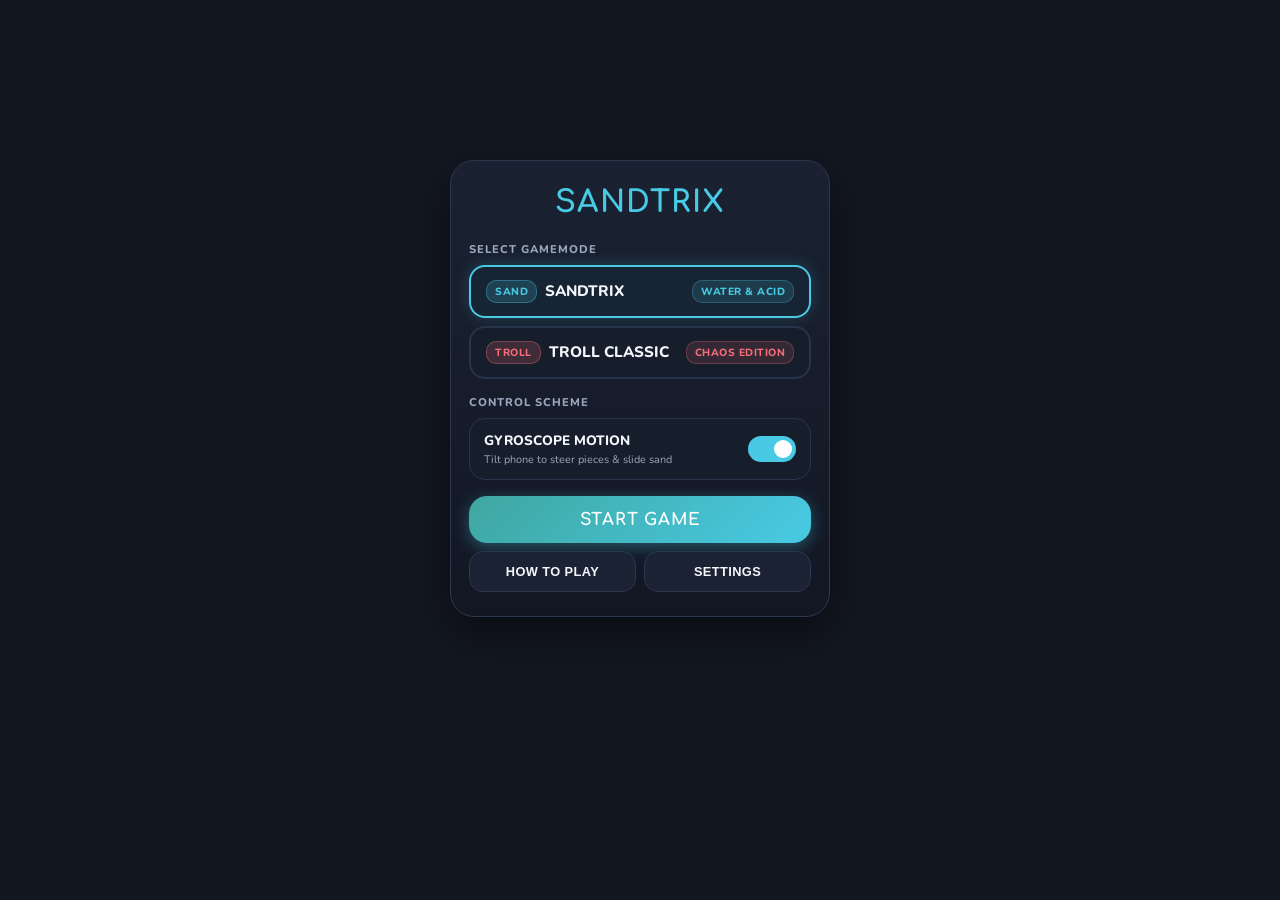
==== index.html @ 45308b8a "Restore Sandtrix danger ceiling line up to row 16 (80px)" ====
<!DOCTYPE html>
<html lang="en">
<head>
    <meta charset="UTF-8">
    <meta name="viewport" content="width=device-width, initial-scale=1.0, maximum-scale=1.0, user-scalable=no, viewport-fit=cover">
    <meta name="apple-mobile-web-app-capable" content="yes">
    <meta name="apple-mobile-web-app-status-bar-style" content="black-translucent">
    <meta name="theme-color" content="#0B0E14">
    <title>SANDTRIX MOBILE - Gyro & Troll Edition</title>
    <link rel="manifest" href="manifest.json">
    <link rel="icon" type="image/png" sizes="192x192" href="icon-192.png">
    <link rel="preconnect" href="https://fonts.googleapis.com">
    <link rel="preconnect" href="https://fonts.gstatic.com" crossorigin>
    <link href="https://fonts.googleapis.com/css2?family=Comfortaa:wght@700&family=Nunito:wght@400;600;700;800;900&family=Quicksand:wght@600;700&display=swap" rel="stylesheet">
    <link rel="stylesheet" href="style.css?v=22">
</head>
<body>

<div id="appContainer">
    <!-- ========================================== -->
    <!-- PAGE 1: DEDICATED SEPARATE MENU PAGE       -->
    <!-- ========================================== -->
    <div id="pageMenu" class="page-view active">
        <div class="menu-card-full">
            <div class="menu-brand">
                <h1 class="menu-title">SANDTRIX</h1>
            </div>

            <!-- Mode Selection Section -->
            <div class="menu-section">
                <div class="menu-section-title">SELECT GAMEMODE</div>
                <div class="mode-select-grid">
                    <div class="mode-card sandtrix active" id="menuModeSandtrix" data-mode="sandtrix">
                        <div class="mode-card-header">
                            <div class="mode-card-title-group">
                                <span class="mode-badge-sand">SAND</span>
                                <span class="mode-name">SANDTRIX</span>
                            </div>
                            <span class="mode-tag tag-sand">WATER &amp; ACID</span>
                        </div>
                    </div>

                    <div class="mode-card troll" id="menuModeTroll" data-mode="troll_classic">
                        <div class="mode-card-header">
                            <div class="mode-card-title-group">
                                <span class="mode-badge-troll">TROLL</span>
                                <span class="mode-name">TROLL CLASSIC</span>
                            </div>
                            <span class="mode-tag tag-troll">CHAOS EDITION</span>
                        </div>
                    </div>
                </div>
            </div>

            <!-- Gyroscope Control Section -->
            <div class="menu-section">
                <div class="menu-section-title">CONTROL SCHEME</div>
                <div class="gyro-toggle-row">
                    <div class="gyro-toggle-info">
                        <div class="gyro-toggle-label">
                            <span>GYROSCOPE MOTION</span>
                        </div>
                        <div class="gyro-toggle-subtext" id="gyroToggleSubtext">Tilt phone to steer pieces &amp; slide sand</div>
                    </div>
                    <label class="switch">
                        <input type="checkbox" id="chkMenuGyro" checked>
                        <span class="slider round"></span>
                    </label>
                </div>
            </div>

            <!-- Action Buttons -->
            <div class="menu-actions">
                <button id="btnStartGame" class="start-btn">START GAME</button>
                <div class="menu-secondary-actions">
                    <button id="btnHowToPlay" class="menu-sub-btn">HOW TO PLAY</button>
                    <button id="btnSettings" class="menu-sub-btn">SETTINGS</button>
                </div>
            </div>
        </div>
    </div>

    <!-- ========================================== -->
    <!-- PAGE 2: CLEAN GAME SCREEN                 -->
    <!-- (Starts directly from game grid)           -->
    <!-- ========================================== -->
    <div id="pageGame" class="page-view">
        <!-- Compact Top Navigation Bar -->
        <div class="game-top-bar">
            <button id="btnBackToMenu" class="nav-btn">MENU</button>
            <div class="game-top-center">
                <span id="gameModePill" class="game-mode-pill">SANDTRIX</span>
                <span class="game-best-stat">BEST <span id="lblHighScore">0</span></span>
            </div>
            <button id="btnGameRestart" class="nav-btn">RESET</button>
        </div>

        <!-- Main Game Area (Game Grid + Side HUDs) -->
        <div class="game-layout">
            <!-- Left HUD (Only HOLD and expanded SCORE, NO HIGH SCORE BOX) -->
            <div class="hud-side hud-left">
                <div class="hud-card">
                    <div class="hud-label">HOLD</div>
                    <canvas id="holdCanvas" class="preview-box" width="50" height="50"></canvas>
                </div>
                <div class="hud-card score-card">
                    <div class="hud-label">SCORE</div>
                    <div id="lblScore" class="hud-val">0</div>
                </div>
            </div>

            <!-- Central Playfield Canvas Grid -->
            <div class="canvas-wrapper">
                <canvas id="gameCanvas"></canvas>
            </div>

            <!-- Right HUD -->
            <div class="hud-side hud-right">
                <div class="hud-card next-queue-card">
                    <div class="hud-label">NEXT</div>
                    <div class="next-queue-list">
                        <canvas id="nextCanvas" class="preview-box next-item-primary" width="50" height="50"></canvas>
                        <canvas id="nextCanvas1" class="preview-box next-item-sub" width="40" height="40"></canvas>
                        <canvas id="nextCanvas2" class="preview-box next-item-sub" width="40" height="40"></canvas>
                    </div>
                </div>
                <div class="hud-card">
                    <div class="hud-label">LINES</div>
                    <div id="lblLines" class="hud-val" style="color: #4ECCA3;">0</div>
                </div>
                <div class="hud-card">
                    <div class="hud-label">LEVEL</div>
                    <div id="lblLevel" class="hud-val" style="color: #F26D78;">1</div>
                </div>
                <div id="badgeCombo" class="badge-combo">2x COMBO</div>
            </div>
        </div>

        <!-- Mobile Touch Controls -->
        <div class="controls-panel">
            <div class="controls-row">
                <button id="btnHold" class="touch-btn">HOLD</button>
                <button id="btnRotCCW" class="touch-btn accent">ROT L</button>
                <button id="btnRotCW" class="touch-btn primary">ROT R</button>
                <button id="btnPause" class="touch-btn">PAUSE</button>
            </div>
            <div class="controls-row">
                <button id="btnLeft" class="touch-btn">LEFT</button>
                <button id="btnRight" class="touch-btn">RIGHT</button>
                <button id="btnSoftDrop" class="touch-btn">DROP</button>
                <button id="btnHardDrop" class="touch-btn danger">SLAM</button>
            </div>
        </div>
    </div>
</div>

<!-- How To Play Modal -->
<div id="howToPlayModal" class="overlay">
    <div class="modal-card help-modal-card">
        <div class="modal-header">
            <div class="modal-title" style="margin-bottom: 0; color: var(--accent-teal);">HOW TO PLAY</div>
            <button id="btnCloseHowToPlayTop" class="modal-close-x">&times;</button>
        </div>
        <div class="modal-scroll-body">
            <div class="help-section">
                <div class="help-section-title tag-sand">SANDTRIX MODE</div>
                <p class="help-p">Blocks crumble into free-falling sand grains upon landing. Settled sand dunes slide dynamically with your phone's tilt gravity!</p>
                <p class="help-p"><strong>OBJECTIVE:</strong> Form an uninterrupted line of the <strong>SAME COLOR</strong> from the left edge to the right edge to trigger a massive sand collapse clear.</p>
            </div>

            <div class="help-section">
                <div class="help-section-title">BLOCK COLORS &amp; ELEMENTS</div>
                <div class="element-legend">
                    <div class="element-category-heading">SAND COLORS</div>
                    <div class="element-group-grid">
                        <div class="element-item">
                            <span class="color-swatch-box" style="background-color: #F26D78; box-shadow: 0 0 8px rgba(242, 109, 120, 0.45);"></span>
                            <div class="element-info">
                                <span class="element-name" style="color: #F26D78;">RED SAND</span>
                                <span class="element-desc">Forms coral dunes. Connect wall-to-wall to clear.</span>
                            </div>
                        </div>
                        <div class="element-item">
                            <span class="color-swatch-box" style="background-color: #F6C453; box-shadow: 0 0 8px rgba(246, 196, 83, 0.45);"></span>
                            <div class="element-info">
                                <span class="element-name" style="color: #F6C453;">YELLOW SAND</span>
                                <span class="element-desc">Forms warm amber dunes. Connect wall-to-wall to clear.</span>
                            </div>
                        </div>
                        <div class="element-item">
                            <span class="color-swatch-box" style="background-color: #4ECCA3; box-shadow: 0 0 8px rgba(78, 204, 163, 0.45);"></span>
                            <div class="element-info">
                                <span class="element-name" style="color: #4ECCA3;">GREEN SAND</span>
                                <span class="element-desc">Forms pastel mint dunes. Connect wall-to-wall to clear.</span>
                            </div>
                        </div>
                        <div class="element-item">
                            <span class="color-swatch-box" style="background-color: #5B92E5; box-shadow: 0 0 8px rgba(91, 146, 229, 0.45);"></span>
                            <div class="element-info">
                                <span class="element-name" style="color: #5B92E5;">BLUE SAND</span>
                                <span class="element-desc">Forms periwinkle dunes. Connect wall-to-wall to clear.</span>
                            </div>
                        </div>
                        <div class="element-item">
                            <span class="color-swatch-box" style="background-color: #9D8DF1; box-shadow: 0 0 8px rgba(157, 141, 241, 0.45);"></span>
                            <div class="element-info">
                                <span class="element-name" style="color: #9D8DF1;">PURPLE SAND</span>
                                <span class="element-desc">Forms lavender dunes. Connect wall-to-wall to clear.</span>
                            </div>
                        </div>
                        <div class="element-item">
                            <span class="color-swatch-box" style="background-color: #FF9F43; box-shadow: 0 0 8px rgba(255, 159, 67, 0.45);"></span>
                            <div class="element-info">
                                <span class="element-name" style="color: #FF9F43;">ORANGE SAND</span>
                                <span class="element-desc">Forms tangerine dunes. Connect wall-to-wall to clear.</span>
                            </div>
                        </div>
                    </div>

                    <div class="element-category-heading" style="margin-top: 6px;">SPECIAL FLUIDS &amp; HAZARDS</div>
                    <div class="element-group-grid">
                        <div class="element-item">
                            <span class="color-swatch-box" style="background-color: #0096C7; box-shadow: 0 0 8px rgba(0, 150, 199, 0.5);"></span>
                            <div class="element-info">
                                <span class="element-name" style="color: #0096C7;">WATER</span>
                                <span class="element-desc">Crystal ocean blue fluid that flows into crevices and floats blocks. Connect wall-to-wall for a water wave clear!</span>
                            </div>
                        </div>
                        <div class="element-item">
                            <span class="color-swatch-box" style="background-color: #C8FF00; box-shadow: 0 0 8px rgba(200, 255, 0, 0.5);"></span>
                            <div class="element-info">
                                <span class="element-name" style="color: #C8FF00;">ACID</span>
                                <span class="element-desc">Radioactive toxic lime substance that steadily eats and dissolves touching sand.</span>
                            </div>
                        </div>
                        <div class="element-item">
                            <span class="color-swatch-box" style="background-color: #FF6B6B; box-shadow: 0 0 8px rgba(255, 107, 107, 0.5);"></span>
                            <div class="element-info">
                                <span class="element-name" style="color: #FF6B6B;">BOMB</span>
                                <span class="element-desc">Demolition explosive charge that blasts open a crater on impact.</span>
                            </div>
                        </div>
                    </div>
                </div>
            </div>

            <div class="help-section">
                <div class="help-section-title tag-troll">TROLL CLASSIC MODE</div>
                <p class="help-p">Classic 10×17 rigid block puzzle. Clear complete horizontal rows to earn multiplier points.</p>
                <p class="help-p"><strong>TROLL CALAMITIES:</strong> Watch out for spontaneous mid-air shape mutations, wind gusts, seismic tremors, reversed controls, and roasting commentary!</p>
            </div>

            <div class="help-section">
                <div class="help-section-title">CONTROLS GUIDE</div>
                <div class="help-controls-list">
                    <div class="ctrl-guide-item"><strong>GYROSCOPE:</strong> Tilt phone left or right to steer falling pieces smoothly and slosh sand physics.</div>
                    <div class="ctrl-guide-item"><strong>TAP PLAYFIELD:</strong> Rotate piece clockwise.</div>
                    <div class="ctrl-guide-item"><strong>SWIPE DOWN:</strong> Soft drop.</div>
                    <div class="ctrl-guide-item"><strong>SWIPE HORIZONTAL:</strong> Nudge piece left or right.</div>
                    <div class="ctrl-guide-item"><strong>BUTTONS:</strong> LEFT, RIGHT, DROP, SLAM (instant drop), ROT L, ROT R, HOLD, PAUSE.</div>
                </div>
            </div>
        </div>
        <div class="modal-footer">
            <button id="btnCloseHowToPlay" class="touch-btn primary" style="width: 100%; padding: 12px;">GOT IT</button>
        </div>
    </div>
</div>

<!-- Settings Modal -->
<div id="settingsModal" class="overlay">
    <div class="modal-card settings-modal-card">
        <div class="modal-header">
            <div class="modal-title" style="margin-bottom: 0; color: var(--text-primary);">SETTINGS</div>
            <button id="btnCloseSettingsTop" class="modal-close-x">&times;</button>
        </div>
        <div class="modal-scroll-body">
            <!-- Master Volume -->
            <div class="settings-group">
                <div class="settings-group-header">
                    <span class="settings-label">MASTER VOLUME</span>
                    <span id="lblVolumeVal" class="settings-badge">70%</span>
                </div>
                <input type="range" id="sliderVolume" min="0" max="100" step="5" value="70" class="styled-slider">
                <div class="slider-ticks">
                    <span>0% (OFF)</span>
                    <span>50%</span>
                    <span>100%</span>
                </div>
            </div>

            <!-- Starting Level -->
            <div class="settings-group">
                <div class="settings-group-header">
                    <span class="settings-label">STARTING LEVEL</span>
                    <span id="lblLevelDesc" class="settings-badge">LEVEL 1</span>
                </div>
                <div class="level-picker-grid" id="levelPickerGrid"></div>
                <div class="settings-hint">Higher starting levels increase drop speed and award higher score multipliers.</div>
            </div>

            <!-- High Score Stats in Settings -->
            <div class="settings-group">
                <div class="settings-group-header">
                    <span class="settings-label">HIGH SCORE RECORDS</span>
                </div>
                <div class="settings-stats-row">
                    <div class="settings-stat-pill">
                        <span class="settings-stat-name">SANDTRIX</span>
                        <span id="settingsHighSandtrix" class="settings-stat-val">0</span>
                    </div>
                    <div class="settings-stat-pill">
                        <span class="settings-stat-name">TROLL CLASSIC</span>
                        <span id="settingsHighTroll" class="settings-stat-val" style="color: var(--accent-ruby);">0</span>
                    </div>
                </div>
                <button id="btnClearHighScores" class="touch-btn danger" style="width: 100%; padding: 10px; font-size: 0.76rem; margin-top: 8px;">CLEAR HIGH SCORES</button>
            </div>
        </div>
        <div class="modal-footer">
            <button id="btnCloseSettings" class="touch-btn primary" style="width: 100%; padding: 12px;">SAVE &amp; CLOSE</button>
        </div>
    </div>
</div>

<!-- Game Over Modal -->
<div id="gameOverOverlay" class="overlay">
    <div class="modal-card game-over-modal-card">
        <div class="modal-title">GAME OVER</div>
        <div id="modalMemeLine" class="game-over-meme">"Skill issue officially documented."</div>
        <div class="stats-grid">
            <div class="stat-item">
                <div class="stat-item-label">FINAL SCORE</div>
                <div id="finalScoreLabel" class="stat-item-val">0</div>
            </div>
            <div class="stat-item">
                <div class="stat-item-label">BEST RECORD</div>
                <div id="finalHighScoreLabel" class="stat-item-val" style="color: var(--accent-gold);">0</div>
            </div>
            <div class="stat-item">
                <div class="stat-item-label">TIME SURVIVED</div>
                <div id="finalTimeLabel" class="stat-item-val" style="color: #48CAE4;">00:00</div>
            </div>
            <div class="stat-item">
                <div class="stat-item-label">LINES CLEARED</div>
                <div id="finalLinesLabel" class="stat-item-val" style="color: var(--accent-green);">0</div>
            </div>
            <div class="stat-item">
                <div class="stat-item-label">PIECES ROTATED</div>
                <div id="finalRotationsLabel" class="stat-item-val" style="color: var(--accent-teal);">0</div>
            </div>
            <div class="stat-item">
                <div class="stat-item-label">PIECES PLACED</div>
                <div id="finalPiecesLabel" class="stat-item-val">0</div>
            </div>
            <div class="stat-item" style="grid-column: span 2;">
                <div class="stat-item-label">MODE PLAYED</div>
                <div id="finalModeLabel" class="stat-item-val" style="font-size: 0.85rem; color: #F6C453;">Sandtrix</div>
            </div>
        </div>
        <div style="display: flex; gap: 8px; width: 100%;">
            <button id="btnGameOverMenu" class="touch-btn" style="flex: 1; padding: 14px; background-color: #242C3D;">MENU</button>
            <button id="btnRestart" class="touch-btn primary" style="flex: 1.5; padding: 14px;">PLAY AGAIN</button>
        </div>
    </div>
</div>

<!-- Notification Toast -->
<div id="toast" class="toast"></div>

<!-- Scripts -->
<script src="audio.js?v=26"></script>
<script src="sand_engine.js?v=26"></script>
<script src="app.js?v=26"></script>
<script>
  if ('serviceWorker' in navigator) {
    let refreshing = false;
    navigator.serviceWorker.addEventListener('controllerchange', () => {
      if (!refreshing) {
        refreshing = true;
        window.location.reload();
      }
    });
    window.addEventListener('load', () => {
      navigator.serviceWorker.register('./sw.js').then((reg) => {
        reg.update();
      }).catch(err => console.log('SW registration failed:', err));
    });
  }
</script>
</body>
</html>
---- style.css ----
/* Sandtrix Mobile Soft Pastel & Eye-Comfort Rounded Theme */
:root {
    --bg-main: #131722;
    --bg-card: #1C2333;
    --bg-card-border: #2B354C;
    --text-primary: #F3F6FA;
    --text-secondary: #9AA7BD;
    --accent-teal: #48CAE4;
    --accent-gold: #F6C453;
    --accent-ruby: #F26D78;
    --accent-green: #4ECCA3;
    --accent-blue: #5B92E5;
    --btn-primary: #348888;
    --btn-primary-hover: #439E9E;
    --btn-danger: #F26D78;
}

* {
    box-sizing: border-box;
    margin: 0;
    padding: 0;
    -webkit-user-select: none;
    user-select: none;
    -webkit-tap-highlight-color: transparent;
}

body {
    background-color: var(--bg-main);
    color: var(--text-primary);
    font-family: 'Nunito', 'Quicksand', -apple-system, BlinkMacSystemFont, "Segoe UI", Roboto, sans-serif;
    min-height: 100vh;
    display: flex;
    flex-direction: column;
    align-items: center;
    justify-content: flex-start;
    overflow-x: hidden;
    touch-action: manipulation;
}

#appContainer {
    width: 100%;
    max-width: 540px;
    display: flex;
    flex-direction: column;
    align-items: center;
    padding: 6px 10px;
}

/* Page Views (Separate Menu Page & Clean Game Screen) */
.page-view {
    width: 100%;
    display: none;
    flex-direction: column;
    align-items: center;
}

.page-view.active {
    display: flex;
}

/* Dedicated Menu Page */
#pageMenu {
    min-height: 85vh;
    justify-content: center;
    padding: 12px 4px;
}

.menu-card-full {
    width: 100%;
    max-width: 380px;
    background: linear-gradient(180deg, #1A2232 0%, #131724 100%);
    border: 1px solid #2B374E;
    border-radius: 24px;
    padding: 24px 18px;
    box-shadow: 0 16px 42px rgba(0, 0, 0, 0.5);
    display: flex;
    flex-direction: column;
    gap: 16px;
    text-align: left;
}

/* High Score Banners on Menu (Separate for each gamemode) */
.menu-stats-row {
    display: flex;
    gap: 8px;
    width: 100%;
}

.menu-stat-banner {
    flex: 1;
    display: flex;
    flex-direction: column;
    align-items: flex-start;
    justify-content: center;
    gap: 2px;
    background-color: #121722;
    border: 1px solid #232B3B;
    border-radius: 10px;
    padding: 8px 10px;
}

.menu-stat-label {
    font-size: 0.65rem;
    font-weight: 800;
    color: var(--text-secondary);
    letter-spacing: 0.5px;
}

.menu-stat-val {
    font-size: 1.1rem;
    font-weight: 800;
    color: var(--accent-gold);
}

/* Clean Game Screen (Starts directly from game grid) */
#pageGame {
    width: 100%;
    padding-top: 10px;
}

.game-top-bar {
    width: 100%;
    max-width: 440px;
    margin: 0 auto 14px auto;
    display: grid;
    grid-template-columns: 1fr auto 1fr;
    align-items: center;
    padding: 0 4px;
}

.nav-btn {
    background-color: #1A2234;
    border: 1px solid #283550;
    color: var(--text-primary);
    font-size: 0.74rem;
    font-weight: 800;
    height: 32px;
    min-width: 68px;
    padding: 0 12px;
    border-radius: 12px;
    cursor: pointer;
    transition: all 0.15s ease;
    display: inline-flex;
    align-items: center;
    justify-content: center;
    text-align: center;
    line-height: 1;
    white-space: nowrap;
    box-sizing: border-box;
}

#btnBackToMenu {
    justify-self: start;
}

#btnGameRestart {
    justify-self: end;
}

.nav-btn:active {
    background-color: #283550;
    transform: scale(0.96);
}

.game-top-center {
    justify-self: center;
    display: inline-flex;
    align-items: center;
    justify-content: center;
    gap: 10px;
}

.game-mode-pill {
    font-size: 0.72rem;
    font-weight: 800;
    height: 32px;
    padding: 0 12px;
    border-radius: 14px;
    background-color: #16202E;
    border: 1px solid rgba(72, 202, 228, 0.4);
    color: var(--accent-teal);
    letter-spacing: 0.5px;
    display: inline-flex;
    align-items: center;
    justify-content: center;
    text-align: center;
    line-height: 1;
    white-space: nowrap;
    box-sizing: border-box;
}

.game-best-stat {
    font-size: 0.72rem;
    font-weight: 800;
    height: 32px;
    color: var(--accent-gold);
    background-color: #212224;
    border: 1px solid rgba(246, 196, 83, 0.4);
    padding: 0 12px;
    border-radius: 14px;
    letter-spacing: 0.5px;
    font-variant-numeric: tabular-nums;
    display: inline-flex;
    align-items: center;
    justify-content: center;
    text-align: center;
    line-height: 1;
    white-space: nowrap;
    box-sizing: border-box;
}

.game-best-stat #lblHighScore {
    color: #FFFFFF;
    font-weight: 800;
    margin-left: 4px;
}

/* Game Area with Canvas & HUD */
.game-layout {
    display: flex;
    justify-content: center;
    align-items: flex-start;
    gap: 12px;
    width: 100%;
}

.hud-side {
    display: flex;
    flex-direction: column;
    gap: 10px;
    width: 70px;
    flex-shrink: 0;
}

.hud-card {
    background-color: #1B2232;
    border: 1px solid #28344C;
    border-radius: 14px;
    padding: 7px 4px;
    display: flex;
    flex-direction: column;
    align-items: center;
    text-align: center;
}

.hud-card.score-card {
    min-height: 68px;
    padding: 8px 3px;
    justify-content: center;
    width: 100%;
    overflow: hidden;
}

.hud-label {
    font-size: 0.62rem;
    color: var(--text-secondary);
    font-weight: 700;
    letter-spacing: 0.5px;
    margin-bottom: 2px;
}

.hud-val {
    font-size: 0.95rem;
    font-weight: 800;
    color: var(--accent-gold);
    font-variant-numeric: tabular-nums;
}

#lblScore {
    font-size: clamp(0.72rem, 3.2vw, 1.05rem);
    word-break: break-all;
    max-width: 100%;
    line-height: 1.15;
    text-align: center;
}

.preview-box {
    width: 48px;
    height: 48px;
    background-color: #131722;
    border-radius: 12px;
    border: 1px solid #242E44;
}

/* Next Queue Card & Multi-Piece List */
.next-queue-card {
    padding: 6px 3px 8px 3px;
    gap: 4px;
}

.next-queue-list {
    display: flex;
    flex-direction: column;
    align-items: center;
    gap: 5px;
    width: 100%;
}

.next-item-primary {
    width: 48px;
    height: 48px;
    background-color: #131722;
    border-radius: 12px;
    border: 1px solid rgba(72, 202, 228, 0.4);
}

.next-item-sub {
    width: 38px;
    height: 38px;
    background-color: #111520;
    border-radius: 9px;
    border: 1px solid #232D42;
    opacity: 0.9;
}

.badge-combo {
    font-size: 0.68rem;
    font-weight: 800;
    color: #FF7B92;
    background-color: rgba(255, 123, 146, 0.16);
    padding: 3px 8px;
    border-radius: 10px;
    border: 1px solid rgba(255, 123, 146, 0.35);
    display: none;
    margin-top: 4px;
}

/* Expanded Gameplay Area Canvas */
.canvas-wrapper {
    position: relative;
    border-radius: 18px;
    overflow: hidden;
    box-shadow: 0 10px 32px rgba(0, 0, 0, 0.55);
    border: 2px solid #28344C;
    flex-shrink: 0;
}

canvas#gameCanvas {
    display: block;
    width: min(65vw, 290px);
    height: calc(min(65vw, 290px) * 1.75); /* Exact 400x700 aspect ratio */
    max-height: min(64vh, 520px);
    background-color: #161B26;
    touch-action: none;
}

/* Touch Control Buttons */
.controls-panel {
    width: 100%;
    max-width: 440px;
    margin: 10px auto 0 auto;
    display: flex;
    flex-direction: column;
    gap: 6px;
}

.controls-row {
    display: flex;
    justify-content: space-between;
    gap: 8px;
    width: 100%;
}

.touch-btn {
    flex: 1;
    background-color: #1D2436;
    border: 1px solid #2B3852;
    color: var(--text-primary);
    padding: 12px 6px;
    font-size: 0.82rem;
    font-weight: 800;
    border-radius: 14px;
    text-align: center;
    cursor: pointer;
    touch-action: manipulation;
    transition: all 0.1s ease;
    box-shadow: 0 2px 6px rgba(0, 0, 0, 0.2);
}

.touch-btn:active {
    background-color: #2A344C;
    transform: scale(0.96);
}

.touch-btn.primary {
    background-color: #266B78;
    border-color: #3FA3B5;
    color: #FFFFFF;
}

.touch-btn.accent {
    background-color: #473B66;
    border-color: #6C5B9B;
    color: #EDE5FD;
}

.touch-btn.danger {
    background-color: #6E323B;
    border-color: #A34A59;
    color: #FFD4D9;
}

.touch-btn.paused-state {
    background-color: #266B78;
    border-color: var(--accent-teal);
    color: #FFFFFF;
    box-shadow: 0 0 10px rgba(72, 202, 228, 0.4);
}

/* When Gyroscope is Active, hide LEFT and RIGHT buttons */
.controls-panel.gyro-active #btnLeft,
.controls-panel.gyro-active #btnRight {
    display: none !important;
}

/* Game Over Overlay */
.overlay {
    position: fixed;
    top: 0;
    left: 0;
    right: 0;
    bottom: 0;
    background-color: rgba(11, 14, 20, 0.85);
    backdrop-filter: blur(4px);
    display: none;
    flex-direction: column;
    align-items: center;
    justify-content: center;
    z-index: 1000;
}

.modal-card {
    background-color: var(--bg-card);
    border: 1px solid var(--bg-card-border);
    border-radius: 20px;
    padding: 24px;
    width: 88%;
    max-width: 340px;
    text-align: center;
    box-shadow: 0 12px 36px rgba(0, 0, 0, 0.65);
}

/* Start Menu Modal & Mode Selection */
.menu-card {
    max-width: 380px;
    width: 92%;
    padding: 20px 16px;
    background: linear-gradient(180deg, #1A2232 0%, #131724 100%);
    border: 1px solid #2B374E;
    box-shadow: 0 16px 42px rgba(0, 0, 0, 0.6);
    border-radius: 22px;
    display: flex;
    flex-direction: column;
    gap: 14px;
    text-align: left;
}

.menu-brand {
    text-align: center;
    margin-bottom: 6px;
}

.menu-title {
    font-family: 'Comfortaa', 'Nunito', cursive, sans-serif;
    font-size: 1.9rem;
    font-weight: 700;
    letter-spacing: 1.5px;
    color: var(--accent-teal);
    line-height: 1.15;
}

.menu-subtitle {
    font-size: 0.72rem;
    font-weight: 700;
    color: var(--text-secondary);
    letter-spacing: 2.5px;
    text-transform: uppercase;
}

.menu-section {
    display: flex;
    flex-direction: column;
    gap: 8px;
}

.menu-section-title {
    font-size: 0.7rem;
    font-weight: 800;
    color: var(--text-secondary);
    letter-spacing: 1px;
    text-transform: uppercase;
}

/* Mode Selection Cards */
.mode-select-grid {
    display: flex;
    flex-direction: column;
    gap: 8px;
}

.mode-card {
    background-color: #171E2B;
    border: 2px solid #28344B;
    border-radius: 16px;
    padding: 13px 15px;
    cursor: pointer;
    transition: all 0.2s ease;
    display: flex;
    flex-direction: column;
}

.mode-card:hover {
    border-color: #3B4B6C;
}

.mode-card.active.sandtrix {
    background-color: #172433;
    border-color: var(--accent-teal);
    box-shadow: 0 0 16px rgba(72, 202, 228, 0.22);
}

.mode-card.active.troll {
    background-color: #261B24;
    border-color: var(--accent-ruby);
    box-shadow: 0 0 16px rgba(242, 109, 120, 0.22);
}

.mode-card-header {
    display: flex;
    align-items: center;
    justify-content: space-between;
}

.mode-card-title-group {
    display: flex;
    align-items: center;
    gap: 8px;
}

.mode-badge-sand {
    font-size: 0.65rem;
    font-weight: 800;
    padding: 3px 8px;
    border-radius: 10px;
    background-color: rgba(72, 202, 228, 0.18);
    color: var(--accent-teal);
    border: 1px solid rgba(72, 202, 228, 0.35);
    letter-spacing: 0.5px;
}

.mode-badge-troll {
    font-size: 0.65rem;
    font-weight: 800;
    padding: 3px 8px;
    border-radius: 10px;
    background-color: rgba(242, 109, 120, 0.18);
    color: var(--accent-ruby);
    border: 1px solid rgba(242, 109, 120, 0.35);
    letter-spacing: 0.5px;
}

.mode-name {
    font-size: 0.95rem;
    font-weight: 800;
    color: var(--text-primary);
}

.mode-tag {
    font-size: 0.65rem;
    font-weight: 800;
    padding: 3px 8px;
    border-radius: 10px;
    letter-spacing: 0.5px;
}

.tag-sand {
    background-color: rgba(72, 202, 228, 0.14);
    color: var(--accent-teal);
    border: 1px solid rgba(72, 202, 228, 0.28);
}

.tag-troll {
    background-color: rgba(242, 109, 120, 0.14);
    color: var(--accent-ruby);
    border: 1px solid rgba(242, 109, 120, 0.28);
}

.mode-desc {
    font-size: 0.72rem;
    color: var(--text-secondary);
    line-height: 1.35;
}

/* Gyroscope Control Row & Switch */
.gyro-toggle-row {
    background-color: #171E2B;
    border: 1px solid #28344B;
    border-radius: 16px;
    padding: 12px 14px;
    display: flex;
    align-items: center;
    justify-content: space-between;
    gap: 10px;
}

.gyro-toggle-info {
    display: flex;
    flex-direction: column;
    gap: 2px;
}

.gyro-toggle-label {
    font-size: 0.85rem;
    font-weight: 800;
    color: var(--text-primary);
    display: flex;
    align-items: center;
    gap: 6px;
}

.gyro-toggle-subtext {
    font-size: 0.68rem;
    color: var(--text-secondary);
}

/* Switch Toggle UI */
.switch {
    position: relative;
    display: inline-block;
    width: 48px;
    height: 26px;
    flex-shrink: 0;
}

.switch input {
    opacity: 0;
    width: 0;
    height: 0;
}

.slider {
    position: absolute;
    cursor: pointer;
    top: 0;
    left: 0;
    right: 0;
    bottom: 0;
    background-color: #2B374E;
    transition: .25s;
    border-radius: 26px;
}

.slider:before {
    position: absolute;
    content: "";
    height: 18px;
    width: 18px;
    left: 4px;
    bottom: 4px;
    background-color: #9AA7BD;
    transition: .25s;
    border-radius: 50%;
}

input:checked + .slider {
    background-color: var(--accent-teal);
}

input:checked + .slider:before {
    transform: translateX(22px);
    background-color: #FFFFFF;
}

/* Start Button */
.start-btn {
    width: 100%;
    background: linear-gradient(135deg, #3FA7A0 0%, #48CAE4 100%);
    border: none;
    color: #FFFFFF;
    font-family: 'Comfortaa', 'Nunito', sans-serif;
    font-size: 1.05rem;
    font-weight: 700;
    padding: 14px;
    border-radius: 18px;
    cursor: pointer;
    box-shadow: 0 4px 16px rgba(72, 202, 228, 0.35);
    letter-spacing: 0.8px;
    transition: all 0.15s ease;
    text-align: center;
}

.start-btn:active {
    transform: scale(0.97);
    box-shadow: 0 2px 8px rgba(72, 202, 228, 0.25);
}

/* Secondary Menu Actions (How to play, Settings) */
.menu-actions {
    display: flex;
    flex-direction: column;
    gap: 8px;
    width: 100%;
}

.menu-secondary-actions {
    display: flex;
    gap: 8px;
    width: 100%;
}

.menu-sub-btn {
    flex: 1;
    background-color: #1A2234;
    border: 1px solid #2B3852;
    color: var(--text-primary);
    font-size: 0.8rem;
    font-weight: 800;
    padding: 12px 8px;
    border-radius: 14px;
    cursor: pointer;
    text-align: center;
    transition: all 0.15s ease;
    letter-spacing: 0.4px;
}

.menu-sub-btn:hover {
    background-color: #242E44;
    border-color: #3A4B6E;
}

.menu-sub-btn:active {
    transform: scale(0.97);
    background-color: #141A26;
}

.modal-title {
    font-family: 'Comfortaa', 'Nunito', cursive, sans-serif;
    font-size: 1.35rem;
    font-weight: 700;
    color: var(--accent-ruby);
    margin-bottom: 12px;
}

/* How to Play & Settings Modal Layout */
.help-modal-card, .settings-modal-card {
    max-width: 360px;
    width: 92%;
    padding: 20px 18px;
    text-align: left;
    max-height: 85vh;
    display: flex;
    flex-direction: column;
    gap: 12px;
    border-radius: 20px;
    background-color: var(--bg-card);
    border: 1px solid var(--bg-card-border);
}

.modal-header {
    display: flex;
    align-items: center;
    justify-content: space-between;
    border-bottom: 1px solid #253046;
    padding-bottom: 8px;
}

.modal-close-x {
    background: transparent;
    border: none;
    color: var(--text-secondary);
    font-size: 1.5rem;
    line-height: 1;
    cursor: pointer;
    padding: 0 4px;
    transition: color 0.15s;
}

.modal-close-x:hover {
    color: var(--text-primary);
}

.modal-scroll-body {
    overflow-y: auto;
    padding-right: 4px;
    display: flex;
    flex-direction: column;
    gap: 12px;
    max-height: 60vh;
}

.modal-footer {
    border-top: 1px solid #253046;
    padding-top: 10px;
    width: 100%;
}

.help-section {
    background-color: #151A27;
    border: 1px solid #232D42;
    border-radius: 14px;
    padding: 12px;
    display: flex;
    flex-direction: column;
    gap: 6px;
}

.help-section-title {
    font-size: 0.72rem;
    font-weight: 800;
    letter-spacing: 0.5px;
    align-self: flex-start;
}

.help-p {
    font-size: 0.74rem;
    color: var(--text-secondary);
    line-height: 1.4;
}

.help-p strong {
    color: var(--text-primary);
}

.element-legend {
    display: flex;
    flex-direction: column;
    gap: 8px;
    margin-top: 4px;
}

.element-category-heading {
    font-size: 0.63rem;
    font-weight: 800;
    letter-spacing: 0.6px;
    color: var(--text-secondary);
    text-transform: uppercase;
}

.element-group-grid {
    display: flex;
    flex-direction: column;
    gap: 6px;
}

.element-item {
    display: flex;
    align-items: center;
    gap: 10px;
    background: rgba(255, 255, 255, 0.035);
    border: 1px solid rgba(255, 255, 255, 0.06);
    border-radius: 10px;
    padding: 7px 9px;
}

.color-swatch-box {
    width: 22px;
    height: 22px;
    border-radius: 6px;
    flex-shrink: 0;
    border: 1px solid rgba(255, 255, 255, 0.25);
    display: inline-block;
}

.element-info {
    display: flex;
    flex-direction: column;
    gap: 2px;
    flex: 1;
}

.element-name {
    font-size: 0.72rem;
    font-weight: 800;
    letter-spacing: 0.4px;
}

.element-desc {
    font-size: 0.68rem;
    color: var(--text-secondary);
    line-height: 1.3;
}

.elem-badge {
    font-size: 0.65rem;
    font-weight: 800;
    padding: 2px 7px;
    border-radius: 8px;
    flex-shrink: 0;
}

.badge-water {
    background-color: rgba(0, 150, 199, 0.22);
    color: #0096C7;
    border: 1px solid rgba(0, 150, 199, 0.45);
}

.badge-acid {
    background-color: rgba(200, 255, 0, 0.2);
    color: #C8FF00;
    border: 1px solid rgba(200, 255, 0, 0.45);
}

.badge-bomb {
    background-color: rgba(242, 109, 120, 0.18);
    color: var(--accent-ruby);
    border: 1px solid rgba(242, 109, 120, 0.35);
}

.help-controls-list {
    display: flex;
    flex-direction: column;
    gap: 6px;
}

.ctrl-guide-item {
    font-size: 0.72rem;
    color: var(--text-secondary);
    line-height: 1.35;
}

.ctrl-guide-item strong {
    color: var(--text-primary);
}

/* Settings Controls */
.settings-group {
    background-color: #151A27;
    border: 1px solid #232D42;
    border-radius: 14px;
    padding: 12px;
    display: flex;
    flex-direction: column;
    gap: 8px;
}

.settings-group-header {
    display: flex;
    align-items: center;
    justify-content: space-between;
}

.settings-label {
    font-size: 0.72rem;
    font-weight: 800;
    color: var(--text-secondary);
    letter-spacing: 0.5px;
}

.settings-badge {
    font-size: 0.72rem;
    font-weight: 800;
    color: var(--accent-teal);
    background-color: rgba(72, 202, 228, 0.14);
    border: 1px solid rgba(72, 202, 228, 0.3);
    padding: 2px 8px;
    border-radius: 10px;
}

.styled-slider {
    -webkit-appearance: none;
    appearance: none;
    width: 100%;
    height: 6px;
    background: #242D3F;
    border-radius: 6px;
    outline: none;
    margin: 8px 0 4px 0;
}

.styled-slider::-webkit-slider-thumb {
    -webkit-appearance: none;
    appearance: none;
    width: 22px;
    height: 22px;
    border-radius: 50%;
    background: var(--accent-teal);
    cursor: pointer;
    box-shadow: 0 0 10px rgba(72, 202, 228, 0.4);
}

.styled-slider::-moz-range-thumb {
    width: 22px;
    height: 22px;
    border-radius: 50%;
    background: var(--accent-teal);
    cursor: pointer;
    border: none;
    box-shadow: 0 0 10px rgba(72, 202, 228, 0.4);
}

.slider-ticks {
    display: flex;
    justify-content: space-between;
    font-size: 0.62rem;
    color: var(--text-secondary);
}

.level-picker-grid {
    display: grid;
    grid-template-columns: repeat(5, 1fr);
    gap: 6px;
    margin-top: 4px;
}

.level-btn {
    background-color: #1A2234;
    border: 1px solid #2B3852;
    color: var(--text-primary);
    font-size: 0.85rem;
    font-weight: 800;
    padding: 8px 0;
    border-radius: 12px;
    text-align: center;
    cursor: pointer;
    transition: all 0.15s ease;
}

.level-btn:hover {
    background-color: #243048;
}

.level-btn.active {
    background-color: #1A3E48;
    border-color: var(--accent-teal);
    color: #FFFFFF;
    box-shadow: 0 0 10px rgba(72, 202, 228, 0.3);
}

.settings-hint {
    font-size: 0.68rem;
    color: var(--text-secondary);
    line-height: 1.3;
}

.settings-stats-row {
    display: flex;
    gap: 8px;
    width: 100%;
}

.settings-stat-pill {
    flex: 1;
    background-color: #131722;
    border: 1px solid #222B3D;
    border-radius: 12px;
    padding: 7px 9px;
    display: flex;
    flex-direction: column;
    gap: 2px;
}

.settings-stat-name {
    font-size: 0.62rem;
    font-weight: 800;
    color: var(--text-secondary);
    letter-spacing: 0.5px;
}

.settings-stat-val {
    font-size: 0.95rem;
    font-weight: 800;
    color: var(--accent-gold);
}

.game-over-modal-card {
    max-width: 360px;
    width: 90%;
    padding: 22px 18px;
    border-radius: 22px;
}

.game-over-meme {
    font-size: 0.8rem;
    font-weight: 700;
    color: #FFA1A9;
    background-color: rgba(242, 109, 120, 0.12);
    border: 1px solid rgba(242, 109, 120, 0.3);
    border-radius: 12px;
    padding: 9px 12px;
    margin: 2px 0 12px 0;
    line-height: 1.35;
    font-style: italic;
    text-align: center;
}

.stats-grid {
    display: grid;
    grid-template-columns: 1fr 1fr;
    gap: 8px;
    margin: 10px 0 16px 0;
}

.stat-item {
    background-color: #131722;
    padding: 9px 8px;
    border-radius: 12px;
    border: 1px solid #232C3E;
}

.stat-item-label {
    font-size: 0.65rem;
    color: var(--text-secondary);
}

.stat-item-val {
    font-size: 1.1rem;
    font-weight: 800;
    color: var(--accent-gold);
}

/* Toast Message */
.toast {
    position: fixed;
    bottom: 20px;
    background-color: rgba(30, 37, 54, 0.95);
    border: 1px solid var(--accent-teal);
    color: var(--text-primary);
    padding: 8px 16px;
    border-radius: 20px;
    font-size: 0.78rem;
    font-weight: 700;
    opacity: 0;
    transition: opacity 0.3s;
    pointer-events: none;
    z-index: 1001;
}

.toast.show {
    opacity: 1;
}

/* Mobile Responsive Optimization (<= 420px screens) */
@media (max-width: 420px) {
    #appContainer {
        padding: 4px 6px;
    }

    #pageGame {
        padding-top: 8px;
    }

    .game-top-bar {
        max-width: 380px;
        margin: 0 auto 12px auto;
        padding: 0 2px;
    }

    .nav-btn {
        height: 30px;
        min-width: 62px;
        padding: 0 8px;
        font-size: 0.7rem;
    }

    .game-top-center {
        gap: 8px;
    }

    .game-mode-pill {
        height: 30px;
        padding: 0 9px;
        font-size: 0.68rem;
    }

    .game-best-stat {
        height: 30px;
        padding: 0 9px;
        font-size: 0.68rem;
    }

    .game-layout {
        gap: 8px;
    }

    .hud-side {
        width: 58px;
        gap: 8px;
    }

    .preview-box {
        width: 44px;
        height: 44px;
    }

    .next-item-primary {
        width: 44px;
        height: 44px;
    }

    .next-item-sub {
        width: 34px;
        height: 34px;
    }

    .hud-card {
        padding: 5px 2px;
        border-radius: 12px;
    }

    .hud-card.score-card {
        min-height: 58px;
        padding: 6px 2px;
    }

    .hud-label {
        font-size: 0.6rem;
    }

    .hud-val {
        font-size: 0.88rem;
    }

    canvas#gameCanvas {
        width: clamp(225px, 64vw, 260px);
        height: calc(clamp(225px, 64vw, 260px) * 1.75);
        max-height: 58vh;
    }

    .controls-panel {
        max-width: 380px;
    }

    .touch-btn {
        padding: 10px 4px;
        font-size: 0.78rem;
    }
}
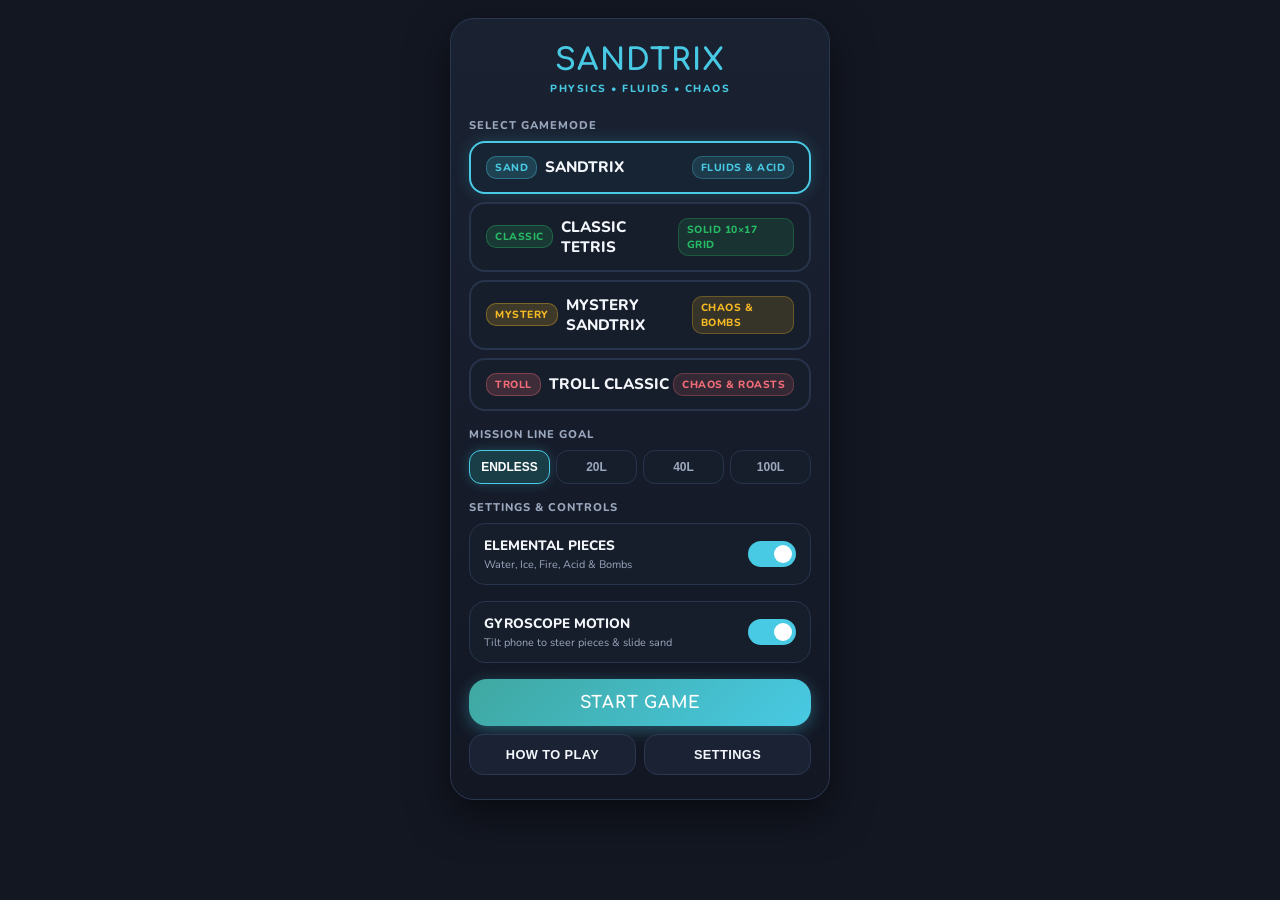
==== commit 1e119bbb: "Port unique PC features: 4 game modes, full elemental simulation suite, mission line goals, and adva" ====
--- a/index.html
+++ b/index.html
@@ -5,14 +5,14 @@
     <meta name="viewport" content="width=device-width, initial-scale=1.0, maximum-scale=1.0, user-scalable=no, viewport-fit=cover">
     <meta name="apple-mobile-web-app-capable" content="yes">
     <meta name="apple-mobile-web-app-status-bar-style" content="black-translucent">
-    <meta name="theme-color" content="#0B0E14">
-    <title>SANDTRIX MOBILE - Gyro & Troll Edition</title>
+    <meta name="theme-color" content="#12151C">
+    <title>SANDTRIX MOBILE - Gyro, Fluids &amp; Chaos</title>
     <link rel="manifest" href="manifest.json">
     <link rel="icon" type="image/png" sizes="192x192" href="icon-192.png">
     <link rel="preconnect" href="https://fonts.googleapis.com">
     <link rel="preconnect" href="https://fonts.gstatic.com" crossorigin>
     <link href="https://fonts.googleapis.com/css2?family=Comfortaa:wght@700&family=Nunito:wght@400;600;700;800;900&family=Quicksand:wght@600;700&display=swap" rel="stylesheet">
-    <link rel="stylesheet" href="style.css?v=22">
+    <link rel="stylesheet" href="style.css?v=35">
 </head>
 <body>
 
@@ -24,38 +24,88 @@
         <div class="menu-card-full">
             <div class="menu-brand">
                 <h1 class="menu-title">SANDTRIX</h1>
-            </div>
-
-            <!-- Mode Selection Section -->
+                <div class="menu-subtitle">PHYSICS &bull; FLUIDS &bull; CHAOS</div>
+            </div>
+
+            <!-- Mode Selection Section (All 4 Game Modes) -->
             <div class="menu-section">
                 <div class="menu-section-title">SELECT GAMEMODE</div>
                 <div class="mode-select-grid">
+                    <!-- Mode 1: Sandtrix -->
                     <div class="mode-card sandtrix active" id="menuModeSandtrix" data-mode="sandtrix">
                         <div class="mode-card-header">
                             <div class="mode-card-title-group">
                                 <span class="mode-badge-sand">SAND</span>
                                 <span class="mode-name">SANDTRIX</span>
                             </div>
-                            <span class="mode-tag tag-sand">WATER &amp; ACID</span>
-                        </div>
-                    </div>
-
+                            <span class="mode-tag tag-sand">FLUIDS &amp; ACID</span>
+                        </div>
+                    </div>
+
+                    <!-- Mode 2: Classic Tetris (Pure Rigid 10x17) -->
+                    <div class="mode-card classic" id="menuModeClassic" data-mode="classic">
+                        <div class="mode-card-header">
+                            <div class="mode-card-title-group">
+                                <span class="mode-badge-classic">CLASSIC</span>
+                                <span class="mode-name">CLASSIC TETRIS</span>
+                            </div>
+                            <span class="mode-tag tag-classic">SOLID 10&times;17 GRID</span>
+                        </div>
+                    </div>
+
+                    <!-- Mode 3: Mystery Sandtrix (Sand Physics + Chaos & Bombs) -->
+                    <div class="mode-card mystery" id="menuModeMystery" data-mode="mystery">
+                        <div class="mode-card-header">
+                            <div class="mode-card-title-group">
+                                <span class="mode-badge-mystery">MYSTERY</span>
+                                <span class="mode-name">MYSTERY SANDTRIX</span>
+                            </div>
+                            <span class="mode-tag tag-mystery">CHAOS &amp; BOMBS</span>
+                        </div>
+                    </div>
+
+                    <!-- Mode 4: Troll Classic Tetris (Rigid + Calamities & Roaster) -->
                     <div class="mode-card troll" id="menuModeTroll" data-mode="troll_classic">
                         <div class="mode-card-header">
                             <div class="mode-card-title-group">
                                 <span class="mode-badge-troll">TROLL</span>
                                 <span class="mode-name">TROLL CLASSIC</span>
                             </div>
-                            <span class="mode-tag tag-troll">CHAOS EDITION</span>
-                        </div>
-                    </div>
-                </div>
-            </div>
-
-            <!-- Gyroscope Control Section -->
+                            <span class="mode-tag tag-troll">CHAOS &amp; ROASTS</span>
+                        </div>
+                    </div>
+                </div>
+            </div>
+
+            <!-- Mission Line Goal Selector (Sprint / Marathon) -->
             <div class="menu-section">
-                <div class="menu-section-title">CONTROL SCHEME</div>
+                <div class="menu-section-title">MISSION LINE GOAL</div>
+                <div class="goal-pill-group">
+                    <button class="goal-pill active" data-goal="0">ENDLESS</button>
+                    <button class="goal-pill" data-goal="20">20L</button>
+                    <button class="goal-pill" data-goal="40">40L</button>
+                    <button class="goal-pill" data-goal="100">100L</button>
+                </div>
+            </div>
+
+            <!-- Elemental & Gyroscope Controls Section -->
+            <div class="menu-section">
+                <div class="menu-section-title">SETTINGS &amp; CONTROLS</div>
+
                 <div class="gyro-toggle-row">
+                    <div class="gyro-toggle-info">
+                        <div class="gyro-toggle-label">
+                            <span>ELEMENTAL PIECES</span>
+                        </div>
+                        <div class="gyro-toggle-subtext">Water, Ice, Fire, Acid &amp; Bombs</div>
+                    </div>
+                    <label class="switch">
+                        <input type="checkbox" id="chkMenuElements" checked>
+                        <span class="slider round"></span>
+                    </label>
+                </div>
+
+                <div class="gyro-toggle-row" style="margin-top: 8px;">
                     <div class="gyro-toggle-info">
                         <div class="gyro-toggle-label">
                             <span>GYROSCOPE MOTION</span>
@@ -82,7 +132,6 @@
 
     <!-- ========================================== -->
     <!-- PAGE 2: CLEAN GAME SCREEN                 -->
-    <!-- (Starts directly from game grid)           -->
     <!-- ========================================== -->
     <div id="pageGame" class="page-view">
         <!-- Compact Top Navigation Bar -->
@@ -97,7 +146,7 @@
 
         <!-- Main Game Area (Game Grid + Side HUDs) -->
         <div class="game-layout">
-            <!-- Left HUD (Only HOLD and expanded SCORE, NO HIGH SCORE BOX) -->
+            <!-- Left HUD -->
             <div class="hud-side hud-left">
                 <div class="hud-card">
                     <div class="hud-label">HOLD</div>
@@ -112,6 +161,7 @@
             <!-- Central Playfield Canvas Grid -->
             <div class="canvas-wrapper">
                 <canvas id="gameCanvas"></canvas>
+                <div id="trollRoastBanner" class="troll-roast-banner"></div>
             </div>
 
             <!-- Right HUD -->
@@ -154,7 +204,9 @@
     </div>
 </div>
 
-<!-- How To Play Modal -->
+<!-- ========================================== -->
+<!-- MODAL: HOW TO PLAY                         -->
+<!-- ========================================== -->
 <div id="howToPlayModal" class="overlay">
     <div class="modal-card help-modal-card">
         <div class="modal-header">
@@ -162,102 +214,107 @@
             <button id="btnCloseHowToPlayTop" class="modal-close-x">&times;</button>
         </div>
         <div class="modal-scroll-body">
+            <!-- 4 Gamemodes -->
             <div class="help-section">
-                <div class="help-section-title tag-sand">SANDTRIX MODE</div>
-                <p class="help-p">Blocks crumble into free-falling sand grains upon landing. Settled sand dunes slide dynamically with your phone's tilt gravity!</p>
-                <p class="help-p"><strong>OBJECTIVE:</strong> Form an uninterrupted line of the <strong>SAME COLOR</strong> from the left edge to the right edge to trigger a massive sand collapse clear.</p>
+                <div class="help-section-title tag-sand">1. SANDTRIX MODE</div>
+                <p class="help-p">Tetrominoes crumble into individual physically simulated sand grains upon touching the ground. Tilt your phone to steer falling pieces and send settled sand sliding across the grid!</p>
+                <p class="help-p"><strong>OBJECTIVE:</strong> Form an unbroken 8-connected line of the <strong>SAME COLOR</strong> from the left wall ($x=0$) to the right wall ($x=79$) to clear.</p>
             </div>
 
             <div class="help-section">
-                <div class="help-section-title">BLOCK COLORS &amp; ELEMENTS</div>
+                <div class="help-section-title tag-classic">2. CLASSIC TETRIS MODE</div>
+                <p class="help-p">Authentic 10-column &times; 17-row rigid block puzzle. Blocks stay completely solid—no sand physics! Clear complete horizontal rows to score Singles, Doubles, Triples, and 4-line TETRIS clears.</p>
+            </div>
+
+            <div class="help-section">
+                <div class="help-section-title tag-mystery">3. MYSTERY SANDTRIX MODE</div>
+                <p class="help-p">Sand physics combined with mid-air piece shape-shifting, TNT bomb explosive craters, sudden earthquakes, wind gusts, and inverted control chaos!</p>
+            </div>
+
+            <div class="help-section">
+                <div class="help-section-title tag-troll">4. TROLL CLASSIC TETRIS</div>
+                <p class="help-p">Traditional solid mino grid hijacked by mid-air shape-shifting, TNT bombs, and a sarcastic on-screen roaster that ruthlessly critiques your gameplay!</p>
+            </div>
+
+            <!-- Elemental Suite -->
+            <div class="help-section">
+                <div class="help-section-title">ELEMENTAL CHEMICAL REACTIONS</div>
                 <div class="element-legend">
-                    <div class="element-category-heading">SAND COLORS</div>
+                    <div class="element-category-heading">SPECIAL FLUIDS &amp; THERMAL ELEMENTS</div>
                     <div class="element-group-grid">
                         <div class="element-item">
-                            <span class="color-swatch-box" style="background-color: #F26D78; box-shadow: 0 0 8px rgba(242, 109, 120, 0.45);"></span>
-                            <div class="element-info">
-                                <span class="element-name" style="color: #F26D78;">RED SAND</span>
-                                <span class="element-desc">Forms coral dunes. Connect wall-to-wall to clear.</span>
-                            </div>
-                        </div>
-                        <div class="element-item">
-                            <span class="color-swatch-box" style="background-color: #F6C453; box-shadow: 0 0 8px rgba(246, 196, 83, 0.45);"></span>
-                            <div class="element-info">
-                                <span class="element-name" style="color: #F6C453;">YELLOW SAND</span>
-                                <span class="element-desc">Forms warm amber dunes. Connect wall-to-wall to clear.</span>
-                            </div>
-                        </div>
-                        <div class="element-item">
-                            <span class="color-swatch-box" style="background-color: #4ECCA3; box-shadow: 0 0 8px rgba(78, 204, 163, 0.45);"></span>
-                            <div class="element-info">
-                                <span class="element-name" style="color: #4ECCA3;">GREEN SAND</span>
-                                <span class="element-desc">Forms pastel mint dunes. Connect wall-to-wall to clear.</span>
-                            </div>
-                        </div>
-                        <div class="element-item">
-                            <span class="color-swatch-box" style="background-color: #5B92E5; box-shadow: 0 0 8px rgba(91, 146, 229, 0.45);"></span>
-                            <div class="element-info">
-                                <span class="element-name" style="color: #5B92E5;">BLUE SAND</span>
-                                <span class="element-desc">Forms periwinkle dunes. Connect wall-to-wall to clear.</span>
-                            </div>
-                        </div>
-                        <div class="element-item">
-                            <span class="color-swatch-box" style="background-color: #9D8DF1; box-shadow: 0 0 8px rgba(157, 141, 241, 0.45);"></span>
-                            <div class="element-info">
-                                <span class="element-name" style="color: #9D8DF1;">PURPLE SAND</span>
-                                <span class="element-desc">Forms lavender dunes. Connect wall-to-wall to clear.</span>
-                            </div>
-                        </div>
-                        <div class="element-item">
-                            <span class="color-swatch-box" style="background-color: #FF9F43; box-shadow: 0 0 8px rgba(255, 159, 67, 0.45);"></span>
-                            <div class="element-info">
-                                <span class="element-name" style="color: #FF9F43;">ORANGE SAND</span>
-                                <span class="element-desc">Forms tangerine dunes. Connect wall-to-wall to clear.</span>
-                            </div>
-                        </div>
-                    </div>
-
-                    <div class="element-category-heading" style="margin-top: 6px;">SPECIAL FLUIDS &amp; HAZARDS</div>
-                    <div class="element-group-grid">
-                        <div class="element-item">
-                            <span class="color-swatch-box" style="background-color: #0096C7; box-shadow: 0 0 8px rgba(0, 150, 199, 0.5);"></span>
-                            <div class="element-info">
-                                <span class="element-name" style="color: #0096C7;">WATER</span>
-                                <span class="element-desc">Crystal ocean blue fluid that flows into crevices and floats blocks. Connect wall-to-wall for a water wave clear!</span>
-                            </div>
-                        </div>
-                        <div class="element-item">
-                            <span class="color-swatch-box" style="background-color: #C8FF00; box-shadow: 0 0 8px rgba(200, 255, 0, 0.5);"></span>
-                            <div class="element-info">
-                                <span class="element-name" style="color: #C8FF00;">ACID</span>
-                                <span class="element-desc">Radioactive toxic lime substance that steadily eats and dissolves touching sand.</span>
-                            </div>
-                        </div>
-                        <div class="element-item">
-                            <span class="color-swatch-box" style="background-color: #FF6B6B; box-shadow: 0 0 8px rgba(255, 107, 107, 0.5);"></span>
-                            <div class="element-info">
-                                <span class="element-name" style="color: #FF6B6B;">BOMB</span>
-                                <span class="element-desc">Demolition explosive charge that blasts open a crater on impact.</span>
-                            </div>
-                        </div>
-                    </div>
-                </div>
-            </div>
-
+                            <span class="color-swatch-box" style="background-color: #00D2D7; box-shadow: 0 0 8px rgba(0, 210, 215, 0.5);"></span>
+                            <div class="element-info">
+                                <span class="element-name" style="color: #00D2D7;">WATER</span>
+                                <span class="element-desc">Flows and levels out flat. Sand sinks through water. Connecting both edges triggers a <strong>TIDAL WAVE</strong>, clearing ALL water from the board!</span>
+                            </div>
+                        </div>
+
+                        <div class="element-item">
+                            <span class="color-swatch-box" style="background-color: #99E6FF; box-shadow: 0 0 8px rgba(153, 230, 255, 0.5);"></span>
+                            <div class="element-info">
+                                <span class="element-name" style="color: #99E6FF;">ICE</span>
+                                <span class="element-desc">Solid frozen water. Whenever an ice piece moves downward or lands, all touching water instantly flash-freezes into ice! Connects for a <strong>FROST SHATTER</strong> clear.</span>
+                            </div>
+                        </div>
+
+                        <div class="element-item">
+                            <span class="color-swatch-box" style="background-color: #FF4500; box-shadow: 0 0 8px rgba(255, 69, 0, 0.5);"></span>
+                            <div class="element-info">
+                                <span class="element-name" style="color: #FF4500;">FIRE</span>
+                                <span class="element-desc">Roaring thermal block:
+                                    <br>&bull; Fire on Ice: 100% melts all ice on the board into liquid water!
+                                    <br>&bull; Fire on Water: Fire is completely extinguished.
+                                    <br>&bull; Fire on Acid: Spawns a rising radioactive <strong>TOXIC CLOUD</strong>!
+                                    <br>&bull; Fire on Sand: Scorches ~1/3 of sand into charcoal <strong>ASH</strong> powder.
+                                </span>
+                            </div>
+                        </div>
+
+                        <div class="element-item">
+                            <span class="color-swatch-box" style="background-color: #CDEB2D; box-shadow: 0 0 8px rgba(205, 235, 45, 0.5);"></span>
+                            <div class="element-info">
+                                <span class="element-name" style="color: #CDEB2D;">ACID</span>
+                                <span class="element-desc">Toxic lime acid that dissolves sand on contact. When mixed with ice or water, it converts into flowing <strong>DILUTED ACID</strong>.</span>
+                            </div>
+                        </div>
+
+                        <div class="element-item">
+                            <span class="color-swatch-box" style="background-color: #18E4CC; box-shadow: 0 0 8px rgba(24, 228, 204, 0.5);"></span>
+                            <div class="element-info">
+                                <span class="element-name" style="color: #18E4CC;">DILUTED ACID</span>
+                                <span class="element-desc">Shimmering aquamarine fluid that pools over sand dunes while gently excavating them. Connects wall-to-wall for a <strong>DILUTED ACID CLEANSE</strong>!</span>
+                            </div>
+                        </div>
+
+                        <div class="element-item">
+                            <span class="color-swatch-box" style="background-color: #8A9096; box-shadow: 0 0 8px rgba(138, 144, 150, 0.5);"></span>
+                            <div class="element-info">
+                                <span class="element-name" style="color: #8A9096;">ASH</span>
+                                <span class="element-desc">Charcoal residue produced by burned sand. Cascades like sand and connects edge-to-edge for <strong>ASH PURGED</strong> clears.</span>
+                            </div>
+                        </div>
+
+                        <div class="element-item">
+                            <span class="color-swatch-box" style="background-color: #FF4B4B; box-shadow: 0 0 8px rgba(255, 75, 75, 0.5);"></span>
+                            <div class="element-info">
+                                <span class="element-name" style="color: #FF4B4B;">TNT BOMB</span>
+                                <span class="element-desc">Flashing explosive charge that detonates an impact crater on landing, clearing trapped dunes or minos.</span>
+                            </div>
+                        </div>
+                    </div>
+                </div>
+            </div>
+
+            <!-- Controls -->
             <div class="help-section">
-                <div class="help-section-title tag-troll">TROLL CLASSIC MODE</div>
-                <p class="help-p">Classic 10×17 rigid block puzzle. Clear complete horizontal rows to earn multiplier points.</p>
-                <p class="help-p"><strong>TROLL CALAMITIES:</strong> Watch out for spontaneous mid-air shape mutations, wind gusts, seismic tremors, reversed controls, and roasting commentary!</p>
-            </div>
-
-            <div class="help-section">
-                <div class="help-section-title">CONTROLS GUIDE</div>
+                <div class="help-section-title">MOBILE CONTROLS</div>
                 <div class="help-controls-list">
-                    <div class="ctrl-guide-item"><strong>GYROSCOPE:</strong> Tilt phone left or right to steer falling pieces smoothly and slosh sand physics.</div>
+                    <div class="ctrl-guide-item"><strong>GYROSCOPE:</strong> Tilt phone left/right to steer and slosh sand/water.</div>
                     <div class="ctrl-guide-item"><strong>TAP PLAYFIELD:</strong> Rotate piece clockwise.</div>
                     <div class="ctrl-guide-item"><strong>SWIPE DOWN:</strong> Soft drop.</div>
-                    <div class="ctrl-guide-item"><strong>SWIPE HORIZONTAL:</strong> Nudge piece left or right.</div>
-                    <div class="ctrl-guide-item"><strong>BUTTONS:</strong> LEFT, RIGHT, DROP, SLAM (instant drop), ROT L, ROT R, HOLD, PAUSE.</div>
+                    <div class="ctrl-guide-item"><strong>SWIPE LEFT/RIGHT:</strong> Nudge piece sideways.</div>
+                    <div class="ctrl-guide-item"><strong>BUTTONS:</strong> HOLD, ROT L, ROT R, DROP, SLAM (instant hard drop), PAUSE.</div>
                 </div>
             </div>
         </div>
@@ -267,7 +324,9 @@
     </div>
 </div>
 
-<!-- Settings Modal -->
+<!-- ========================================== -->
+<!-- MODAL: SETTINGS                            -->
+<!-- ========================================== -->
 <div id="settingsModal" class="overlay">
     <div class="modal-card settings-modal-card">
         <div class="modal-header">
@@ -299,7 +358,7 @@
                 <div class="settings-hint">Higher starting levels increase drop speed and award higher score multipliers.</div>
             </div>
 
-            <!-- High Score Stats in Settings -->
+            <!-- High Score Records for All 4 Modes -->
             <div class="settings-group">
                 <div class="settings-group-header">
                     <span class="settings-label">HIGH SCORE RECORDS</span>
@@ -307,11 +366,21 @@
                 <div class="settings-stats-row">
                     <div class="settings-stat-pill">
                         <span class="settings-stat-name">SANDTRIX</span>
-                        <span id="settingsHighSandtrix" class="settings-stat-val">0</span>
+                        <span id="settingsHigh_sandtrix" class="settings-stat-val">0</span>
                     </div>
                     <div class="settings-stat-pill">
-                        <span class="settings-stat-name">TROLL CLASSIC</span>
-                        <span id="settingsHighTroll" class="settings-stat-val" style="color: var(--accent-ruby);">0</span>
+                        <span class="settings-stat-name">CLASSIC</span>
+                        <span id="settingsHigh_classic" class="settings-stat-val" style="color: #28B964;">0</span>
+                    </div>
+                </div>
+                <div class="settings-stats-row" style="margin-top: 6px;">
+                    <div class="settings-stat-pill">
+                        <span class="settings-stat-name">MYSTERY</span>
+                        <span id="settingsHigh_mystery" class="settings-stat-val" style="color: #F5B923;">0</span>
+                    </div>
+                    <div class="settings-stat-pill">
+                        <span class="settings-stat-name">TROLL</span>
+                        <span id="settingsHigh_troll_classic" class="settings-stat-val" style="color: var(--accent-ruby);">0</span>
                     </div>
                 </div>
                 <button id="btnClearHighScores" class="touch-btn danger" style="width: 100%; padding: 10px; font-size: 0.76rem; margin-top: 8px;">CLEAR HIGH SCORES</button>
@@ -323,7 +392,53 @@
     </div>
 </div>
 
-<!-- Game Over Modal -->
+<!-- ========================================== -->
+<!-- MODAL: VICTORY OVERLAY (GOAL COMPLETED)    -->
+<!-- ========================================== -->
+<div id="victoryOverlay" class="overlay">
+    <div class="modal-card victory-modal-card">
+        <div class="modal-title" style="color: var(--accent-green);">MISSION COMPLETED!</div>
+        <div class="victory-banner" id="vicGoalLabel">40 LINES SPRINT</div>
+        <div class="stats-grid">
+            <div class="stat-item">
+                <div class="stat-item-label">CLEAR TIME</div>
+                <div id="vicTimeLabel" class="stat-item-val" style="color: #48CAE4;">00:00.00</div>
+            </div>
+            <div class="stat-item">
+                <div class="stat-item-label">FINAL SCORE</div>
+                <div id="vicScoreLabel" class="stat-item-val">0</div>
+            </div>
+            <div class="stat-item">
+                <div class="stat-item-label">PIECES / SEC (PPS)</div>
+                <div id="vicPPSLabel" class="stat-item-val" style="color: var(--accent-gold);">0.00</div>
+            </div>
+            <div class="stat-item">
+                <div class="stat-item-label">KEYS / SEC (KPS)</div>
+                <div id="vicKPSLabel" class="stat-item-val" style="color: var(--accent-teal);">0.00</div>
+            </div>
+            <div class="stat-item">
+                <div class="stat-item-label">KEYS / PIECE (KPP)</div>
+                <div id="vicKPPLabel" class="stat-item-val">0.00</div>
+            </div>
+            <div class="stat-item">
+                <div class="stat-item-label">LINES / PIECE (LPP)</div>
+                <div id="vicLPPLabel" class="stat-item-val" style="color: var(--accent-green);">0.00</div>
+            </div>
+            <div class="stat-item" style="grid-column: span 2;">
+                <div class="stat-item-label">LINES CLEARED</div>
+                <div id="vicLinesLabel" class="stat-item-val" style="color: #4ECCA3;">40</div>
+            </div>
+        </div>
+        <div style="display: flex; gap: 8px; width: 100%;">
+            <button id="btnVictoryMenu" class="touch-btn" style="flex: 1; padding: 14px; background-color: #242C3D;">MENU</button>
+            <button id="btnVictoryRestart" class="touch-btn primary" style="flex: 1.5; padding: 14px;">PLAY AGAIN</button>
+        </div>
+    </div>
+</div>
+
+<!-- ========================================== -->
+<!-- MODAL: GAME OVER                           -->
+<!-- ========================================== -->
 <div id="gameOverOverlay" class="overlay">
     <div class="modal-card game-over-modal-card">
         <div class="modal-title">GAME OVER</div>
@@ -339,19 +454,27 @@
             </div>
             <div class="stat-item">
                 <div class="stat-item-label">TIME SURVIVED</div>
-                <div id="finalTimeLabel" class="stat-item-val" style="color: #48CAE4;">00:00</div>
+                <div id="finalTimeLabel" class="stat-item-val" style="color: #48CAE4;">00:00.00</div>
             </div>
             <div class="stat-item">
                 <div class="stat-item-label">LINES CLEARED</div>
                 <div id="finalLinesLabel" class="stat-item-val" style="color: var(--accent-green);">0</div>
             </div>
             <div class="stat-item">
-                <div class="stat-item-label">PIECES ROTATED</div>
-                <div id="finalRotationsLabel" class="stat-item-val" style="color: var(--accent-teal);">0</div>
+                <div class="stat-item-label">PPS (PIECES/SEC)</div>
+                <div id="finalPPSLabel" class="stat-item-val" style="color: var(--accent-teal);">0.00</div>
+            </div>
+            <div class="stat-item">
+                <div class="stat-item-label">KPS (KEYS/SEC)</div>
+                <div id="finalKPSLabel" class="stat-item-val" style="color: var(--accent-gold);">0.00</div>
             </div>
             <div class="stat-item">
                 <div class="stat-item-label">PIECES PLACED</div>
                 <div id="finalPiecesLabel" class="stat-item-val">0</div>
+            </div>
+            <div class="stat-item">
+                <div class="stat-item-label">ROTATIONS</div>
+                <div id="finalRotationsLabel" class="stat-item-val" style="color: #9D8DF1;">0</div>
             </div>
             <div class="stat-item" style="grid-column: span 2;">
                 <div class="stat-item-label">MODE PLAYED</div>
@@ -369,9 +492,9 @@
 <div id="toast" class="toast"></div>
 
 <!-- Scripts -->
-<script src="audio.js?v=26"></script>
-<script src="sand_engine.js?v=26"></script>
-<script src="app.js?v=26"></script>
+<script src="audio.js?v=35"></script>
+<script src="sand_engine.js?v=35"></script>
+<script src="app.js?v=35"></script>
 <script>
   if ('serviceWorker' in navigator) {
     let refreshing = false;
--- a/style.css
+++ b/style.css
@@ -519,6 +519,18 @@
     box-shadow: 0 0 16px rgba(72, 202, 228, 0.22);
 }
 
+.mode-card.active.classic {
+    background-color: #172922;
+    border-color: #28B964;
+    box-shadow: 0 0 16px rgba(40, 185, 100, 0.22);
+}
+
+.mode-card.active.mystery {
+    background-color: #262417;
+    border-color: #F5B923;
+    box-shadow: 0 0 16px rgba(245, 185, 35, 0.22);
+}
+
 .mode-card.active.troll {
     background-color: #261B24;
     border-color: var(--accent-ruby);
@@ -548,6 +560,28 @@
     letter-spacing: 0.5px;
 }
 
+.mode-badge-classic {
+    font-size: 0.65rem;
+    font-weight: 800;
+    padding: 3px 8px;
+    border-radius: 10px;
+    background-color: rgba(40, 185, 100, 0.18);
+    color: #28B964;
+    border: 1px solid rgba(40, 185, 100, 0.35);
+    letter-spacing: 0.5px;
+}
+
+.mode-badge-mystery {
+    font-size: 0.65rem;
+    font-weight: 800;
+    padding: 3px 8px;
+    border-radius: 10px;
+    background-color: rgba(245, 185, 35, 0.18);
+    color: #F5B923;
+    border: 1px solid rgba(245, 185, 35, 0.35);
+    letter-spacing: 0.5px;
+}
+
 .mode-badge-troll {
     font-size: 0.65rem;
     font-weight: 800;
@@ -579,6 +613,18 @@
     border: 1px solid rgba(72, 202, 228, 0.28);
 }
 
+.tag-classic {
+    background-color: rgba(40, 185, 100, 0.14);
+    color: #28B964;
+    border: 1px solid rgba(40, 185, 100, 0.28);
+}
+
+.tag-mystery {
+    background-color: rgba(245, 185, 35, 0.14);
+    color: #F5B923;
+    border: 1px solid rgba(245, 185, 35, 0.28);
+}
+
 .tag-troll {
     background-color: rgba(242, 109, 120, 0.14);
     color: var(--accent-ruby);
@@ -589,6 +635,47 @@
     font-size: 0.72rem;
     color: var(--text-secondary);
     line-height: 1.35;
+}
+
+.menu-subtitle {
+    font-size: 0.65rem;
+    font-weight: 800;
+    color: var(--accent-teal);
+    letter-spacing: 1.5px;
+    margin-top: 3px;
+}
+
+/* Mission Goal Pills */
+.goal-pill-group {
+    display: grid;
+    grid-template-columns: repeat(4, 1fr);
+    gap: 6px;
+    width: 100%;
+}
+
+.goal-pill {
+    background-color: #171E2B;
+    border: 1px solid #28344B;
+    color: var(--text-secondary);
+    font-size: 0.75rem;
+    font-weight: 800;
+    padding: 9px 0;
+    border-radius: 12px;
+    text-align: center;
+    cursor: pointer;
+    transition: all 0.15s ease;
+}
+
+.goal-pill:hover {
+    background-color: #232C3E;
+    color: var(--text-primary);
+}
+
+.goal-pill.active {
+    background-color: #1A3E48;
+    border-color: var(--accent-teal);
+    color: #FFFFFF;
+    box-shadow: 0 0 12px rgba(72, 202, 228, 0.25);
 }
 
 /* Gyroscope Control Row & Switch */
@@ -1060,6 +1147,28 @@
     font-size: 0.95rem;
     font-weight: 800;
     color: var(--accent-gold);
+}
+
+.victory-modal-card {
+    max-width: 360px;
+    width: 90%;
+    padding: 22px 18px;
+    border-radius: 22px;
+    border: 2px solid var(--accent-green);
+    box-shadow: 0 0 28px rgba(78, 204, 163, 0.28);
+}
+
+.victory-banner {
+    font-size: 0.85rem;
+    font-weight: 800;
+    color: var(--accent-green);
+    background-color: rgba(78, 204, 163, 0.12);
+    border: 1px solid rgba(78, 204, 163, 0.3);
+    border-radius: 12px;
+    padding: 8px 12px;
+    margin: 4px 0 12px 0;
+    letter-spacing: 1px;
+    text-align: center;
 }
 
 .game-over-modal-card {
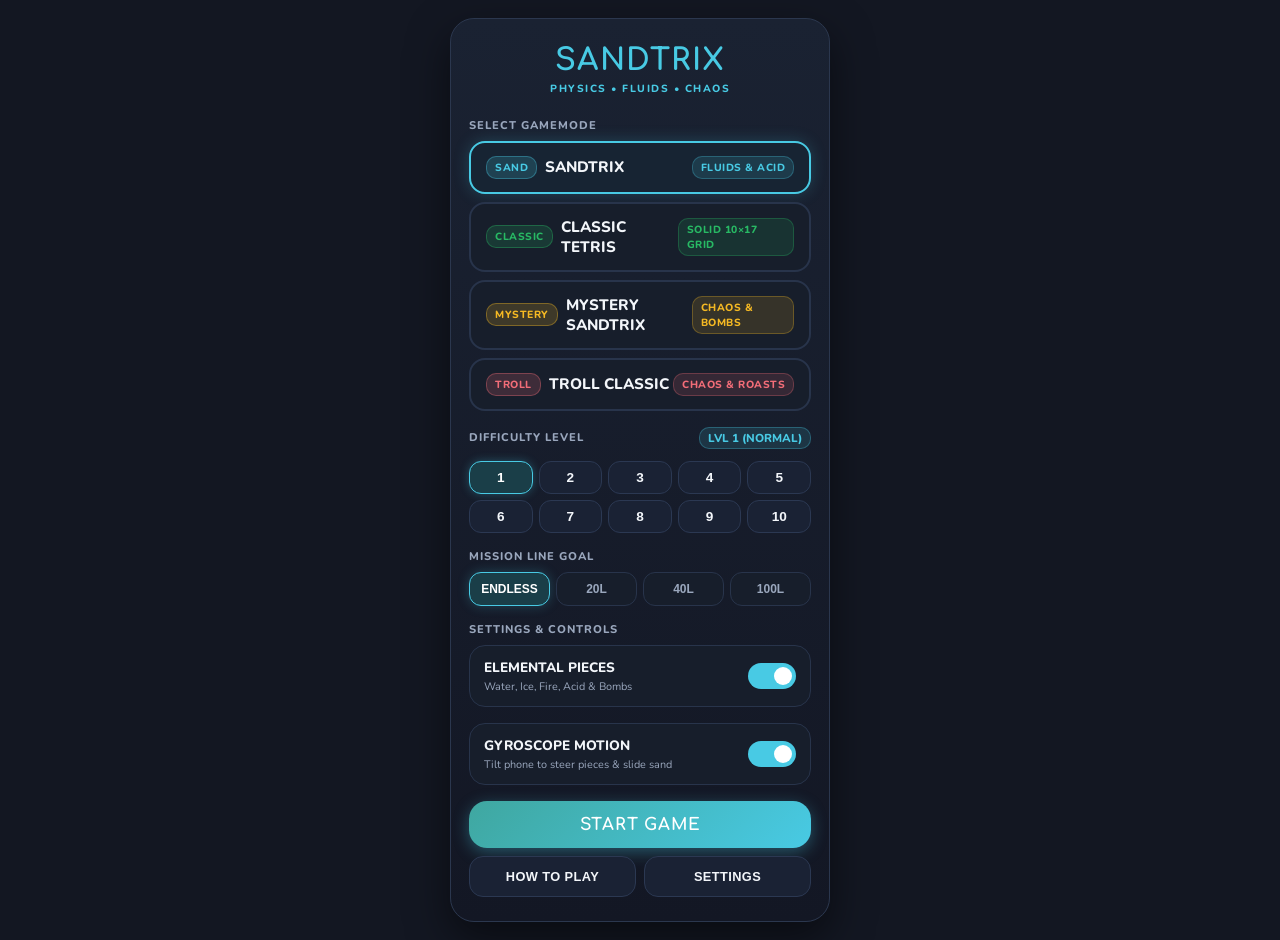
==== commit 4acf78a2: "Add difficulty level selector (Level 1 to 10) directly to Main Menu screen" ====
--- a/index.html
+++ b/index.html
@@ -75,6 +75,15 @@
                         </div>
                     </div>
                 </div>
+            </div>
+
+            <!-- Difficulty Level Selection (Level 1 to 10) -->
+            <div class="menu-section">
+                <div class="menu-section-header-row">
+                    <div class="menu-section-title" style="margin-bottom: 0;">DIFFICULTY LEVEL</div>
+                    <span id="menuLevelDesc" class="settings-badge">LVL 1 (NORMAL)</span>
+                </div>
+                <div class="level-picker-grid" id="menuLevelPickerGrid"></div>
             </div>
 
             <!-- Mission Line Goal Selector (Sprint / Marathon) -->
--- a/style.css
+++ b/style.css
@@ -491,6 +491,12 @@
     text-transform: uppercase;
 }
 
+.menu-section-header-row {
+    display: flex;
+    align-items: center;
+    justify-content: space-between;
+}
+
 /* Mode Selection Cards */
 .mode-select-grid {
     display: flex;
